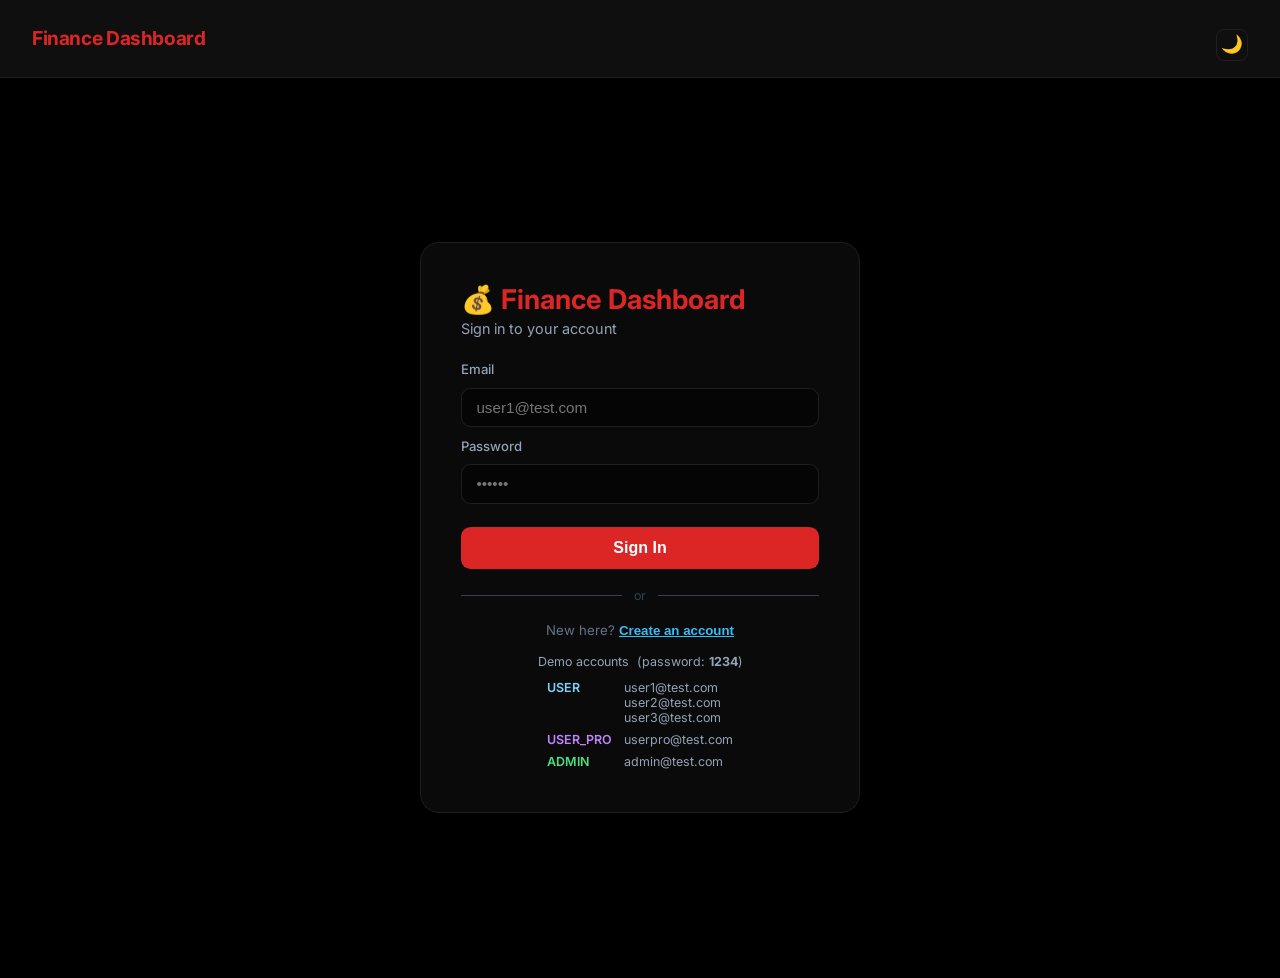
==== src/main/resources/static/dashboard.html @ 8b883f5d "Finalized Finance Dashboard with Multi-Role Security and Dynamic Themes" ====
<!DOCTYPE html>
<html lang="en">
<head>
  <meta charset="UTF-8" />
  <meta name="viewport" content="width=device-width, initial-scale=1.0" />
  <title>Dashboard — Finance Dashboard</title>
  <link rel="stylesheet" href="style.css" />
</head>
<body>
  <nav>
    <span class="brand">💰 Finance Dashboard</span>
    <div class="nav-links">
      <button id="theme-toggle-btn" class="theme-toggle" onclick="toggleTheme()"></button>
      <span id="nav-role-badge" class="role-badge"></span>
      <a id="nav-transactions" href="transactions.html" class="hidden">Transactions</a>
      <a id="nav-admin" href="admin.html" class="hidden">Admin Panel</a>
      <a href="#" onclick="logout()">Logout</a>
    </div>
  </nav>

  <div class="page-content">
    <h2>Dashboard</h2>
    <p id="welcome-msg" class="subtitle"></p>

    <!-- Personal Summary (Only for USER_PRO and ADMIN) -->
    <div id="summary-section" class="hidden">
      <p class="section-title">Your Summary</p>
      <div class="summary-grid" id="personal-summary">
        <div class="summary-card income">
          <div class="summary-label">Total Income</div>
          <div class="summary-value" id="total-income">—</div>
        </div>
        <div class="summary-card expense">
          <div class="summary-label">Total Expense</div>
          <div class="summary-value" id="total-expense">—</div>
        </div>
        <div class="summary-card balance">
          <div class="summary-label">Balance</div>
          <div class="summary-value" id="balance">—</div>
        </div>
      </div>
    </div>

    <!-- Notice for non-PRO users -->
    <div id="user-notice" class="hidden" style="margin-top:2rem; padding:1.5rem; background:#1e293b; border-radius:12px; border:1px solid #334155;">
      <p style="color:#94a3b8; font-size:0.95rem;">
        You are currently on a standard <strong>USER</strong> account. <br/><br/>
        Financial summaries are only available for <strong>USER_PRO</strong> members. 
        Please navigate to your <strong>Transactions</strong> to manage your history.
      </p>
      <a href="transactions.html" class="btn" style="display:inline-block; margin-top:1rem; text-decoration:none;">View Transactions</a>
    </div>
  </div>

  <script src="script.js"></script>
  <script>
    const user = getUser();
    if (!user) location.href = 'index.html';

    setupNav('dashboard');
    document.getElementById('welcome-msg').textContent = `Welcome back, ${user.email}`;

    // ── Role-based UI visibility ───────────────────────────────
    if (user.role === 'USER_PRO' || user.role === 'ADMIN') {
      document.getElementById('summary-section').classList.remove('hidden');
      loadPersonalDashboard();
    } else {
      document.getElementById('user-notice').classList.remove('hidden');
    }

    async function loadPersonalDashboard() {
      try {
        const [income, expense, balance] = await Promise.all([
          fetch('/api/dashboard/total-income', { headers: authHeaders() }).then(r => r.json()),
          fetch('/api/dashboard/total-expense', { headers: authHeaders() }).then(r => r.json()),
          fetch('/api/dashboard/balance',       { headers: authHeaders() }).then(r => r.json())
        ]);
        document.getElementById('total-income').textContent  = '₹' + Number(income).toFixed(2);
        document.getElementById('total-expense').textContent = '₹' + Number(expense).toFixed(2);
        document.getElementById('balance').textContent       = '₹' + Number(balance).toFixed(2);
      } catch (e) {
        console.error('Failed to load personal dashboard', e);
      }
    }
  </script>
</body>
</html>
---- src/main/resources/static/style.css ----
@import url('https://fonts.googleapis.com/css2?family=Inter:wght@400;500;600;700&display=swap');

:root {
  /* Dark Theme (Default: Red & Black) */
  --bg-body: #000000;
  --bg-card: #0a0a0a;
  --bg-nav: #0f0f0f;
  --text-main: #f8fafc;
  --text-muted: #94a3b8;
  --border: #1f1f1f;
  --accent: #dc2626;
  --accent-hover: #b91c1c;
  --bg-input: #050505;
  --card-shadow: 0 25px 50px rgba(0,0,0,0.8);
  --nav-border: #1f1f1f;
  --transition: 0.3s ease;
}

[data-theme='light'] {
  /* Light Theme (White & Soft Red) */
  --bg-body: #f8fafc;
  --bg-card: #ffffff;
  --bg-nav: #ffffff;
  --text-main: #0f172a;
  --text-muted: #64748b;
  --border: #e2e8f0;
  --accent: #ef4444;
  --accent-hover: #dc2626;
  --bg-input: #f1f5f9;
  --card-shadow: 0 10px 25px rgba(0,0,0,0.05);
  --nav-border: #e2e8f0;
}

*, *::before, *::after { box-sizing: border-box; margin: 0; padding: 0; }

body {
  font-family: 'Inter', sans-serif;
  background: var(--bg-body);
  color: var(--text-main);
  min-height: 100vh;
  transition: background var(--transition), color var(--transition);
}

/* ── Navbar ─────────────────────────────────────────────────────── */
nav {
  display: flex;
  justify-content: space-between;
  align-items: center;
  padding: 1rem 2rem;
  background: var(--bg-nav);
  border-bottom: 1px solid var(--nav-border);
  position: sticky;
  top: 0;
  z-index: 100;
  transition: background var(--transition), border-color var(--transition);
}
nav .brand { font-weight: 700; font-size: 1.2rem; color: var(--accent); letter-spacing: -0.02em; }
nav .nav-links { display: flex; gap: 1.2rem; align-items: center; }
nav a { color: var(--text-muted); text-decoration: none; font-size: 0.9rem; transition: color 0.15s; }
nav a:hover { color: var(--text-main); }

/* ── Theme Toggle Button ────────────────────────────────────────── */
.theme-toggle {
  background: transparent;
  border: 1px solid var(--border);
  color: var(--text-muted);
  width: 32px;
  height: 32px;
  display: flex;
  align-items: center;
  justify-content: center;
  border-radius: 8px;
  cursor: pointer;
  font-size: 1.1rem;
  transition: all 0.2s;
}
.theme-toggle:hover { color: var(--accent); border-color: var(--accent); }

/* ── Role Badges ─────────────────────────────────────────────────── */
.role-badge {
  padding: 3px 12px;
  border-radius: 999px;
  font-size: 0.72rem;
  font-weight: 700;
  letter-spacing: 0.07em;
  text-transform: uppercase;
}
.role-badge.USER     { background: #1e3a5f; color: #7dd3fc; }
.role-badge.USER_PRO { background: #3b1a6e; color: #c084fc; }
.role-badge.ADMIN    { background: #1c3a2a; color: #4ade80; }

/* ── Login Card ──────────────────────────────────────────────────── */
.login-wrap {
  display: flex;
  align-items: center;
  justify-content: center;
  min-height: 100vh;
  padding: 2rem;
  background: var(--bg-body);
}
.card {
  width: 100%;
  max-width: 440px;
  background: var(--bg-card);
  border-radius: 1.2rem;
  padding: 2.5rem;
  border: 1px solid var(--border);
  box-shadow: var(--card-shadow);
  transition: background var(--transition), border-color var(--transition);
}
.card h1 { font-size: 1.7rem; color: var(--accent); margin-bottom: 0.25rem; }
.subtitle { color: var(--text-muted); font-size: 0.9rem; margin-bottom: 1.5rem; }

/* ── Forms ───────────────────────────────────────────────────────── */
form { display: flex; flex-direction: column; gap: 0.65rem; }
label { font-size: 0.82rem; color: var(--text-muted); font-weight: 500; }
input, select {
  padding: 0.65rem 0.9rem;
  border-radius: 0.6rem;
  border: 1px solid var(--border);
  background: var(--bg-input);
  color: var(--text-main);
  font-size: 0.95rem;
  transition: border-color 0.15s, background var(--transition);
  width: 100%;
}
input:focus, select:focus { outline: none; border-color: var(--accent); }
button {
  margin-top: 0.8rem;
  padding: 0.75rem;
  border: none;
  border-radius: 0.6rem;
  background: var(--accent);
  color: #fff;
  font-weight: 600;
  font-size: 1rem;
  cursor: pointer;
  transition: background 0.2s, transform 0.1s;
}
button:hover  { background: var(--accent-hover); }
button:active { transform: scale(0.98); }
.hint { margin-top: 1rem; font-size: 0.78rem; color: var(--text-muted); text-align: center; }

/* ── Alerts ──────────────────────────────────────────────────────── */
.error {
  background: #450a0a;
  color: #fca5a5;
  padding: 0.6rem 1rem;
  border-radius: 0.5rem;
  font-size: 0.88rem;
  margin-bottom: 1rem;
}
.success {
  background: #052e16;
  color: #86efac;
  padding: 0.6rem 1rem;
  border-radius: 0.5rem;
  font-size: 0.88rem;
  margin-bottom: 1rem;
}
.hidden { display: none !important; }

/* ── Page Content ────────────────────────────────────────────────── */
.page-content { max-width: 960px; margin: 2rem auto; padding: 0 1.5rem; }
.page-content h2 { font-size: 1.4rem; margin-bottom: 0.2rem; }
.page-content .subtitle { color: var(--text-muted); font-size: 0.9rem; margin-bottom: 1.5rem; }

/* ── Section headings ────────────────────────────────────────────── */
.section-title {
  font-size: 0.78rem;
  font-weight: 700;
  text-transform: uppercase;
  letter-spacing: 0.08em;
  color: var(--text-muted);
  margin: 2rem 0 0.8rem;
}

/* ── Summary Grid ────────────────────────────────────────────────── */
.summary-grid {
  display: grid;
  grid-template-columns: repeat(3, 1fr);
  gap: 1.2rem;
  margin-top: 0.5rem;
}
.summary-card {
  background: var(--bg-card);
  border-radius: 1rem;
  padding: 1.5rem;
  border: 1px solid var(--border);
  text-align: center;
  transition: transform 0.15s, background var(--transition);
}
.summary-card:hover { transform: translateY(-2px); }
.summary-card.income  { border-top: 3px solid #22c55e; }
.summary-card.expense { border-top: 3px solid #dc2626; }
.summary-card.balance { border-top: 3px solid var(--accent); }
.summary-card.global  { border-top: 3px solid #a855f7; }
.summary-label { font-size: 0.82rem; color: var(--text-muted); margin-bottom: 0.5rem; }
.summary-value { font-size: 1.8rem; font-weight: 700; }

.income  .summary-value { color: #22c55e; }
.expense .summary-value { color: #dc2626; }
.balance .summary-value { color: var(--accent); }
.global  .summary-value { color: #a855f7; }

/* ── Small Card ──────────────────────────────────────────────────── */
.card-sm {
  background: var(--bg-card);
  border-radius: 1rem;
  padding: 1.5rem;
  border: 1px solid var(--border);
  max-width: 520px;
}
.card-sm h3 { margin-bottom: 1rem; font-size: 1rem; color: var(--text-muted); }

/* ── Table ───────────────────────────────────────────────────────── */
table {
  width: 100%;
  border-collapse: collapse;
  margin-top: 0.6rem;
  background: var(--bg-card);
  border-radius: 0.8rem;
  overflow: hidden;
  transition: background var(--transition);
}
th {
  background: var(--bg-nav);
  color: var(--text-muted);
  font-size: 0.78rem;
  text-align: left;
  padding: 0.8rem 1rem;
  text-transform: uppercase;
  letter-spacing: 0.05em;
}
td { padding: 0.75rem 1rem; border-top: 1px solid var(--border); font-size: 0.88rem; transition: background var(--transition); }
tr:hover td { background: rgba(220, 38, 38, 0.05); }

/* ── Badges ──────────────────────────────────────────────────────── */
.badge {
  padding: 2px 10px;
  border-radius: 999px;
  font-size: 0.72rem;
  font-weight: 700;
}
.badge.income  { background: #14532d; color: #86efac; }
.badge.expense { background: #450a0a; color: #fca5a5; }

/* ── Buttons ─────────────────────────────────────────────────────── */
.btn-delete {
  margin-top: 0;
  padding: 0.3rem 0.8rem;
  font-size: 0.78rem;
  background: #7f1d1d;
  color: #fca5a5;
}
.btn-delete:hover { background: #991b1b; }

.btn-secondary {
  background: var(--border);
  color: var(--text-main);
  margin-top: 0;
}
.btn-secondary:hover { background: var(--text-muted); color: var(--bg-body); }

.btn-success {
  background: #15803d;
  color: #fff;
  margin-top: 0;
}
.btn-success:hover { background: #166534; }

.btn-sm {
  padding: 0.4rem 1rem;
  font-size: 0.82rem;
  margin-top: 0;
}

/* ── Admin Panel ─────────────────────────────────────────────────── */
.search-bar {
  display: flex;
  gap: 0.75rem;
  align-items: flex-end;
  margin-bottom: 1.5rem;
  flex-wrap: wrap;
}
.search-bar input { max-width: 200px; margin-bottom: 0; }
.search-bar button { margin-top: 0; width: auto; padding: 0.65rem 1.4rem; }

.user-detail-card {
  background: var(--bg-card);
  border: 1px solid var(--border);
  border-radius: 1rem;
  padding: 1.5rem;
  margin-top: 1rem;
}
.user-detail-card .user-meta { display: flex; gap: 1.5rem; flex-wrap: wrap; margin-bottom: 1rem; }
.user-detail-card .meta-item { font-size: 0.88rem; }
.user-detail-card .meta-item span { color: var(--text-muted); display: block; font-size: 0.75rem; margin-bottom: 2px; }

.role-controls {
  display: flex;
  gap: 0.75rem;
  align-items: center;
  margin-top: 1rem;
  flex-wrap: wrap;
}
.role-controls select { max-width: 180px; margin-bottom: 0; }
.role-controls button { margin-top: 0; width: auto; padding: 0.6rem 1.2rem; }

/* ── Responsive ──────────────────────────────────────────────────── */
@media (max-width: 640px) {
  .summary-grid { grid-template-columns: 1fr; }
  .page-content { padding: 0 1rem; }
  nav { padding: 0.8rem 1rem; }
}
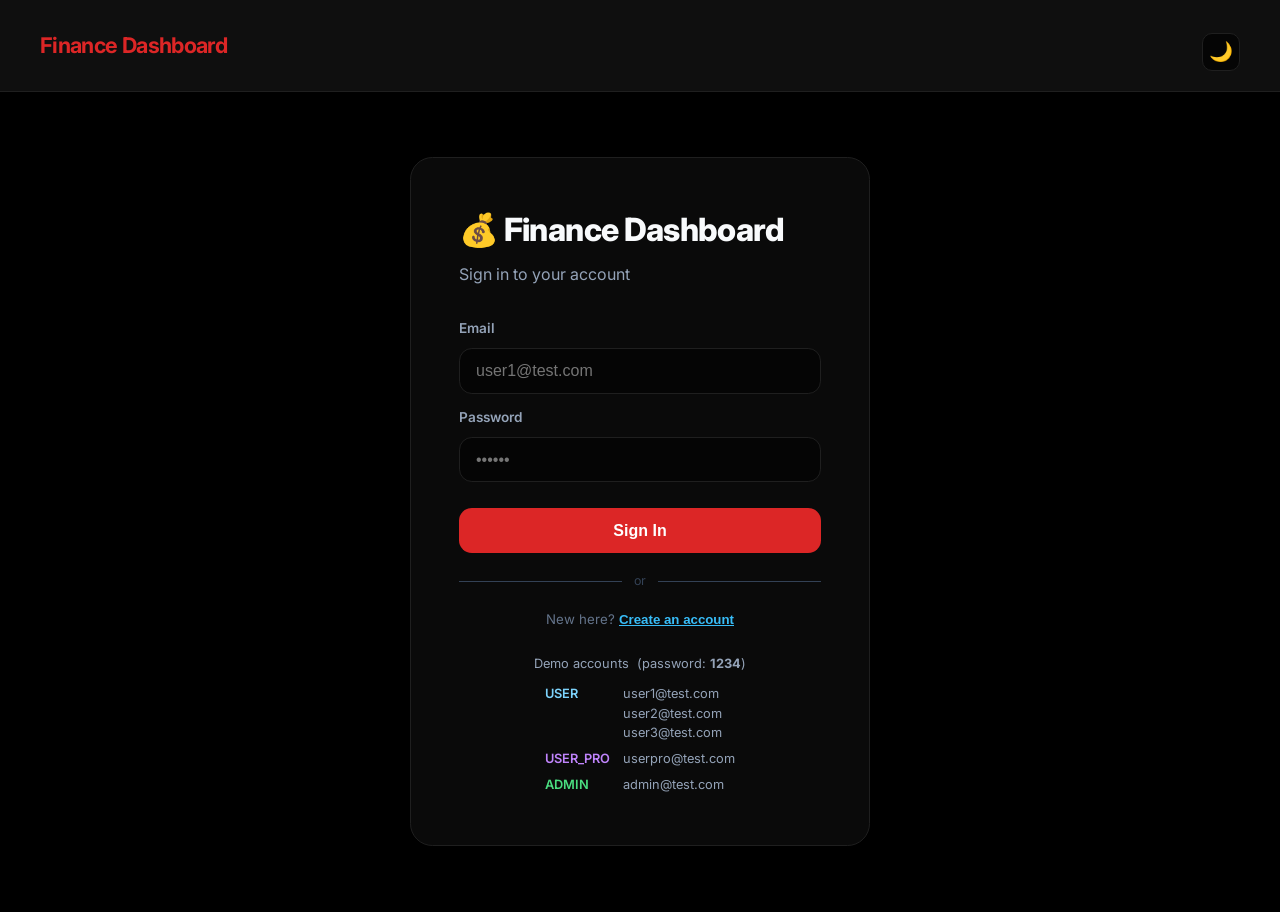
==== commit 33619b04: "Refined UI aesthetics, personalized welcome message, and final security hardening" ====
--- a/src/main/resources/static/dashboard.html
+++ b/src/main/resources/static/dashboard.html
@@ -42,13 +42,13 @@
     </div>
 
     <!-- Notice for non-PRO users -->
-    <div id="user-notice" class="hidden" style="margin-top:2rem; padding:1.5rem; background:#1e293b; border-radius:12px; border:1px solid #334155;">
-      <p style="color:#94a3b8; font-size:0.95rem;">
-        You are currently on a standard <strong>USER</strong> account. <br/><br/>
+    <div id="user-notice" class="info-card hidden">
+      <p>
+        You are currently on a standard <strong>USER</strong> account. 
         Financial summaries are only available for <strong>USER_PRO</strong> members. 
-        Please navigate to your <strong>Transactions</strong> to manage your history.
+        Please navigate to your transactions to manage your personal history.
       </p>
-      <a href="transactions.html" class="btn" style="display:inline-block; margin-top:1rem; text-decoration:none;">View Transactions</a>
+      <a href="transactions.html" class="btn btn-sm">View Transactions</a>
     </div>
   </div>
 
@@ -58,7 +58,7 @@
     if (!user) location.href = 'index.html';
 
     setupNav('dashboard');
-    document.getElementById('welcome-msg').textContent = `Welcome back, ${user.email}`;
+    document.getElementById('welcome-msg').textContent = `Welcome back, ${user.name}`;
 
     // ── Role-based UI visibility ───────────────────────────────
     if (user.role === 'USER_PRO' || user.role === 'ADMIN') {
--- a/src/main/resources/static/style.css
+++ b/src/main/resources/static/style.css
@@ -13,20 +13,20 @@
   --bg-input: #050505;
   --card-shadow: 0 25px 50px rgba(0,0,0,0.8);
   --nav-border: #1f1f1f;
-  --transition: 0.3s ease;
+  --transition: 0.3s cubic-bezier(0.4, 0, 0.2, 1);
 }
 
 [data-theme='light'] {
-  /* Light Theme (White & Soft Red) */
-  --bg-body: #f8fafc;
+  /* Light Theme (Clean & Sophisticated) */
+  --bg-body: #f1f5f9;
   --bg-card: #ffffff;
   --bg-nav: #ffffff;
   --text-main: #0f172a;
-  --text-muted: #64748b;
-  --border: #e2e8f0;
-  --accent: #ef4444;
-  --accent-hover: #dc2626;
-  --bg-input: #f1f5f9;
+  --text-muted: #475569;
+  --border: #cbd5e1;
+  --accent: #e11d48;
+  --accent-hover: #be123c;
+  --bg-input: #f8fafc;
   --card-shadow: 0 10px 25px rgba(0,0,0,0.05);
   --nav-border: #e2e8f0;
 }
@@ -39,6 +39,7 @@
   color: var(--text-main);
   min-height: 100vh;
   transition: background var(--transition), color var(--transition);
+  line-height: 1.5;
 }
 
 /* ── Navbar ─────────────────────────────────────────────────────── */
@@ -46,270 +47,208 @@
   display: flex;
   justify-content: space-between;
   align-items: center;
-  padding: 1rem 2rem;
+  padding: 1.25rem 2.5rem;
   background: var(--bg-nav);
   border-bottom: 1px solid var(--nav-border);
   position: sticky;
   top: 0;
-  z-index: 100;
+  z-index: 1000;
   transition: background var(--transition), border-color var(--transition);
 }
-nav .brand { font-weight: 700; font-size: 1.2rem; color: var(--accent); letter-spacing: -0.02em; }
-nav .nav-links { display: flex; gap: 1.2rem; align-items: center; }
-nav a { color: var(--text-muted); text-decoration: none; font-size: 0.9rem; transition: color 0.15s; }
+nav .brand { font-weight: 700; font-size: 1.35rem; color: var(--accent); letter-spacing: -0.03em; display: flex; align-items: center; gap: 0.5rem; }
+nav .nav-links { display: flex; gap: 1.75rem; align-items: center; }
+nav a { color: var(--text-muted); text-decoration: none; font-size: 0.95rem; font-weight: 500; transition: color 0.2s; }
 nav a:hover { color: var(--text-main); }
 
 /* ── Theme Toggle Button ────────────────────────────────────────── */
 .theme-toggle {
-  background: transparent;
+  background: var(--bg-input);
   border: 1px solid var(--border);
   color: var(--text-muted);
-  width: 32px;
-  height: 32px;
+  width: 38px;
+  height: 38px;
   display: flex;
   align-items: center;
   justify-content: center;
-  border-radius: 8px;
+  border-radius: 10px;
   cursor: pointer;
-  font-size: 1.1rem;
+  font-size: 1.2rem;
   transition: all 0.2s;
 }
-.theme-toggle:hover { color: var(--accent); border-color: var(--accent); }
+.theme-toggle:hover { color: var(--accent); border-color: var(--accent); background: var(--bg-card); transform: scale(1.05); }
 
 /* ── Role Badges ─────────────────────────────────────────────────── */
 .role-badge {
-  padding: 3px 12px;
+  padding: 4px 14px;
   border-radius: 999px;
-  font-size: 0.72rem;
+  font-size: 0.75rem;
   font-weight: 700;
-  letter-spacing: 0.07em;
+  letter-spacing: 0.08em;
   text-transform: uppercase;
+  box-shadow: 0 2px 4px rgba(0,0,0,0.1);
 }
 .role-badge.USER     { background: #1e3a5f; color: #7dd3fc; }
 .role-badge.USER_PRO { background: #3b1a6e; color: #c084fc; }
 .role-badge.ADMIN    { background: #1c3a2a; color: #4ade80; }
+
+/* ── Info/Notice Cards ───────────────────────────────────────────── */
+.info-card {
+  margin-top: 2rem;
+  padding: 1.75rem;
+  background: var(--bg-card);
+  border: 1px solid var(--border);
+  border-radius: 12px;
+  box-shadow: var(--card-shadow);
+  transition: all var(--transition);
+}
+.info-card p { color: var(--text-muted); font-size: 1rem; line-height: 1.6; }
+.info-card strong { color: var(--text-main); }
 
 /* ── Login Card ──────────────────────────────────────────────────── */
 .login-wrap {
   display: flex;
   align-items: center;
   justify-content: center;
-  min-height: 100vh;
+  min-height: calc(100vh - 80px);
   padding: 2rem;
-  background: var(--bg-body);
 }
 .card {
   width: 100%;
-  max-width: 440px;
-  background: var(--bg-card);
-  border-radius: 1.2rem;
-  padding: 2.5rem;
+  max-width: 460px;
+  background: var(--bg-card);
+  border-radius: 1.4rem;
+  padding: 3rem;
   border: 1px solid var(--border);
   box-shadow: var(--card-shadow);
   transition: background var(--transition), border-color var(--transition);
 }
-.card h1 { font-size: 1.7rem; color: var(--accent); margin-bottom: 0.25rem; }
-.subtitle { color: var(--text-muted); font-size: 0.9rem; margin-bottom: 1.5rem; }
+.card h1 { font-size: 2rem; color: var(--text-main); margin-bottom: 0.5rem; font-weight: 800; letter-spacing: -0.02em; }
+.card h1 span { color: var(--accent); }
+.subtitle { color: var(--text-muted); font-size: 1rem; margin-bottom: 2rem; }
 
 /* ── Forms ───────────────────────────────────────────────────────── */
-form { display: flex; flex-direction: column; gap: 0.65rem; }
-label { font-size: 0.82rem; color: var(--text-muted); font-weight: 500; }
+form { display: flex; flex-direction: column; gap: 0.8rem; }
+label { font-size: 0.85rem; color: var(--text-muted); font-weight: 600; margin-bottom: -0.2rem; }
 input, select {
-  padding: 0.65rem 0.9rem;
-  border-radius: 0.6rem;
+  padding: 0.8rem 1rem;
+  border-radius: 0.8rem;
   border: 1px solid var(--border);
   background: var(--bg-input);
   color: var(--text-main);
-  font-size: 0.95rem;
-  transition: border-color 0.15s, background var(--transition);
+  font-size: 1rem;
+  transition: border-color 0.2s, background var(--transition);
   width: 100%;
 }
-input:focus, select:focus { outline: none; border-color: var(--accent); }
-button {
+input:focus, select:focus { outline: none; border-color: var(--accent); background: var(--bg-card); }
+button, .btn {
   margin-top: 0.8rem;
-  padding: 0.75rem;
+  padding: 0.85rem;
   border: none;
-  border-radius: 0.6rem;
+  border-radius: 0.8rem;
   background: var(--accent);
   color: #fff;
-  font-weight: 600;
+  font-weight: 700;
   font-size: 1rem;
   cursor: pointer;
-  transition: background 0.2s, transform 0.1s;
-}
-button:hover  { background: var(--accent-hover); }
-button:active { transform: scale(0.98); }
-.hint { margin-top: 1rem; font-size: 0.78rem; color: var(--text-muted); text-align: center; }
+  text-decoration: none;
+  text-align: center;
+  transition: background 0.2s, transform 0.15s, box-shadow 0.2s;
+  display: inline-block;
+}
+button:hover, .btn:hover  { background: var(--accent-hover); box-shadow: 0 4px 12px rgba(220, 38, 38, 0.3); }
+button:active, .btn:active { transform: scale(0.97); }
+.hint { margin-top: 1.5rem; font-size: 0.8rem; color: var(--text-muted); text-align: center; }
 
 /* ── Alerts ──────────────────────────────────────────────────────── */
-.error {
-  background: #450a0a;
-  color: #fca5a5;
-  padding: 0.6rem 1rem;
-  border-radius: 0.5rem;
-  font-size: 0.88rem;
-  margin-bottom: 1rem;
-}
-.success {
-  background: #052e16;
-  color: #86efac;
-  padding: 0.6rem 1rem;
-  border-radius: 0.5rem;
-  font-size: 0.88rem;
-  margin-bottom: 1rem;
-}
+.error { background: #fee2e2; color: #b91c1c; padding: 0.75rem 1.25rem; border-radius: 0.75rem; font-size: 0.9rem; margin-bottom: 1.5rem; border: 1px solid #fca5a5; }
+.success { background: #dcfce7; color: #15803d; padding: 0.75rem 1.25rem; border-radius: 0.75rem; font-size: 0.9rem; margin-bottom: 1.5rem; border: 1px solid #86efac; }
 .hidden { display: none !important; }
 
 /* ── Page Content ────────────────────────────────────────────────── */
-.page-content { max-width: 960px; margin: 2rem auto; padding: 0 1.5rem; }
-.page-content h2 { font-size: 1.4rem; margin-bottom: 0.2rem; }
-.page-content .subtitle { color: var(--text-muted); font-size: 0.9rem; margin-bottom: 1.5rem; }
+.page-content { max-width: 1100px; margin: 3rem auto; padding: 0 2rem; }
+.page-content h2 { font-size: 1.75rem; margin-bottom: 0.5rem; font-weight: 800; }
+.page-content .subtitle { margin-bottom: 2.5rem; }
 
 /* ── Section headings ────────────────────────────────────────────── */
 .section-title {
-  font-size: 0.78rem;
-  font-weight: 700;
+  font-size: 0.8rem;
+  font-weight: 800;
   text-transform: uppercase;
-  letter-spacing: 0.08em;
+  letter-spacing: 0.1em;
   color: var(--text-muted);
-  margin: 2rem 0 0.8rem;
+  margin: 3rem 0 1rem;
 }
 
 /* ── Summary Grid ────────────────────────────────────────────────── */
 .summary-grid {
   display: grid;
   grid-template-columns: repeat(3, 1fr);
-  gap: 1.2rem;
-  margin-top: 0.5rem;
+  gap: 1.5rem;
 }
 .summary-card {
   background: var(--bg-card);
-  border-radius: 1rem;
-  padding: 1.5rem;
+  border-radius: 1.25rem;
+  padding: 2rem;
   border: 1px solid var(--border);
   text-align: center;
-  transition: transform 0.15s, background var(--transition);
-}
-.summary-card:hover { transform: translateY(-2px); }
-.summary-card.income  { border-top: 3px solid #22c55e; }
-.summary-card.expense { border-top: 3px solid #dc2626; }
-.summary-card.balance { border-top: 3px solid var(--accent); }
-.summary-card.global  { border-top: 3px solid #a855f7; }
-.summary-label { font-size: 0.82rem; color: var(--text-muted); margin-bottom: 0.5rem; }
-.summary-value { font-size: 1.8rem; font-weight: 700; }
-
+  transition: all 0.2s, background var(--transition);
+  box-shadow: var(--card-shadow);
+}
+.summary-card:hover { transform: translateY(-5px); box-shadow: 0 15px 30px rgba(0,0,0,0.1); }
+.summary-card.income  { border-top: 5px solid #22c55e; }
+.summary-card.expense { border-top: 5px solid #e11d48; }
+.summary-card.balance { border-top: 5px solid #38bdf8; }
+
+.summary-label { font-size: 0.9rem; color: var(--text-muted); font-weight: 600; margin-bottom: 0.75rem; }
+.summary-value { font-size: 2rem; font-weight: 800; letter-spacing: -0.02em; }
 .income  .summary-value { color: #22c55e; }
-.expense .summary-value { color: #dc2626; }
-.balance .summary-value { color: var(--accent); }
-.global  .summary-value { color: #a855f7; }
-
-/* ── Small Card ──────────────────────────────────────────────────── */
-.card-sm {
-  background: var(--bg-card);
-  border-radius: 1rem;
-  padding: 1.5rem;
-  border: 1px solid var(--border);
-  max-width: 520px;
-}
-.card-sm h3 { margin-bottom: 1rem; font-size: 1rem; color: var(--text-muted); }
+.expense .summary-value { color: #e11d48; }
+.balance .summary-value { color: #38bdf8; }
 
 /* ── Table ───────────────────────────────────────────────────────── */
 table {
   width: 100%;
   border-collapse: collapse;
-  margin-top: 0.6rem;
-  background: var(--bg-card);
-  border-radius: 0.8rem;
+  background: var(--bg-card);
+  border-radius: 1rem;
   overflow: hidden;
-  transition: background var(--transition);
+  box-shadow: var(--card-shadow);
+  border: 1px solid var(--border);
 }
 th {
   background: var(--bg-nav);
   color: var(--text-muted);
-  font-size: 0.78rem;
+  font-size: 0.85rem;
+  font-weight: 700;
   text-align: left;
-  padding: 0.8rem 1rem;
+  padding: 1rem 1.5rem;
   text-transform: uppercase;
   letter-spacing: 0.05em;
 }
-td { padding: 0.75rem 1rem; border-top: 1px solid var(--border); font-size: 0.88rem; transition: background var(--transition); }
-tr:hover td { background: rgba(220, 38, 38, 0.05); }
+td { padding: 1rem 1.5rem; border-top: 1px solid var(--border); font-size: 0.95rem; transition: background 0.1s; }
+tr:hover td { background: rgba(225, 29, 72, 0.03); }
 
 /* ── Badges ──────────────────────────────────────────────────────── */
-.badge {
-  padding: 2px 10px;
-  border-radius: 999px;
-  font-size: 0.72rem;
-  font-weight: 700;
-}
-.badge.income  { background: #14532d; color: #86efac; }
-.badge.expense { background: #450a0a; color: #fca5a5; }
-
-/* ── Buttons ─────────────────────────────────────────────────────── */
-.btn-delete {
-  margin-top: 0;
-  padding: 0.3rem 0.8rem;
-  font-size: 0.78rem;
-  background: #7f1d1d;
-  color: #fca5a5;
-}
-.btn-delete:hover { background: #991b1b; }
-
-.btn-secondary {
-  background: var(--border);
-  color: var(--text-main);
-  margin-top: 0;
-}
-.btn-secondary:hover { background: var(--text-muted); color: var(--bg-body); }
-
-.btn-success {
-  background: #15803d;
-  color: #fff;
-  margin-top: 0;
-}
-.btn-success:hover { background: #166534; }
-
-.btn-sm {
-  padding: 0.4rem 1rem;
-  font-size: 0.82rem;
-  margin-top: 0;
-}
+.badge { padding: 4px 12px; border-radius: 999px; font-size: 0.75rem; font-weight: 700; }
+.badge.income  { background: #dcfce7; color: #166534; border: 1px solid #86efac; }
+.badge.expense { background: #fee2e2; color: #991b1b; border: 1px solid #fca5a5; }
 
 /* ── Admin Panel ─────────────────────────────────────────────────── */
-.search-bar {
-  display: flex;
-  gap: 0.75rem;
-  align-items: flex-end;
-  margin-bottom: 1.5rem;
-  flex-wrap: wrap;
-}
-.search-bar input { max-width: 200px; margin-bottom: 0; }
-.search-bar button { margin-top: 0; width: auto; padding: 0.65rem 1.4rem; }
-
 .user-detail-card {
   background: var(--bg-card);
   border: 1px solid var(--border);
-  border-radius: 1rem;
-  padding: 1.5rem;
-  margin-top: 1rem;
-}
-.user-detail-card .user-meta { display: flex; gap: 1.5rem; flex-wrap: wrap; margin-bottom: 1rem; }
-.user-detail-card .meta-item { font-size: 0.88rem; }
-.user-detail-card .meta-item span { color: var(--text-muted); display: block; font-size: 0.75rem; margin-bottom: 2px; }
-
-.role-controls {
-  display: flex;
-  gap: 0.75rem;
-  align-items: center;
-  margin-top: 1rem;
-  flex-wrap: wrap;
-}
-.role-controls select { max-width: 180px; margin-bottom: 0; }
-.role-controls button { margin-top: 0; width: auto; padding: 0.6rem 1.2rem; }
+  border-radius: 1.25rem;
+  padding: 2.5rem;
+  margin-top: 1.5rem;
+  box-shadow: var(--card-shadow);
+}
+.user-detail-card .user-meta { display: flex; gap: 2rem; flex-wrap: wrap; margin-bottom: 2rem; }
+.user-detail-card .meta-item span { color: var(--text-muted); font-size: 0.8rem; font-weight: 700; text-transform: uppercase; letter-spacing: 0.05em; margin-bottom: 4px; }
+.user-detail-card .meta-item strong { font-size: 1.1rem; }
 
 /* ── Responsive ──────────────────────────────────────────────────── */
 @media (max-width: 640px) {
   .summary-grid { grid-template-columns: 1fr; }
-  .page-content { padding: 0 1rem; }
-  nav { padding: 0.8rem 1rem; }
-}
+  .page-content { padding: 0 1.5rem; }
+  nav { padding: 1rem 1.5rem; }
+}
